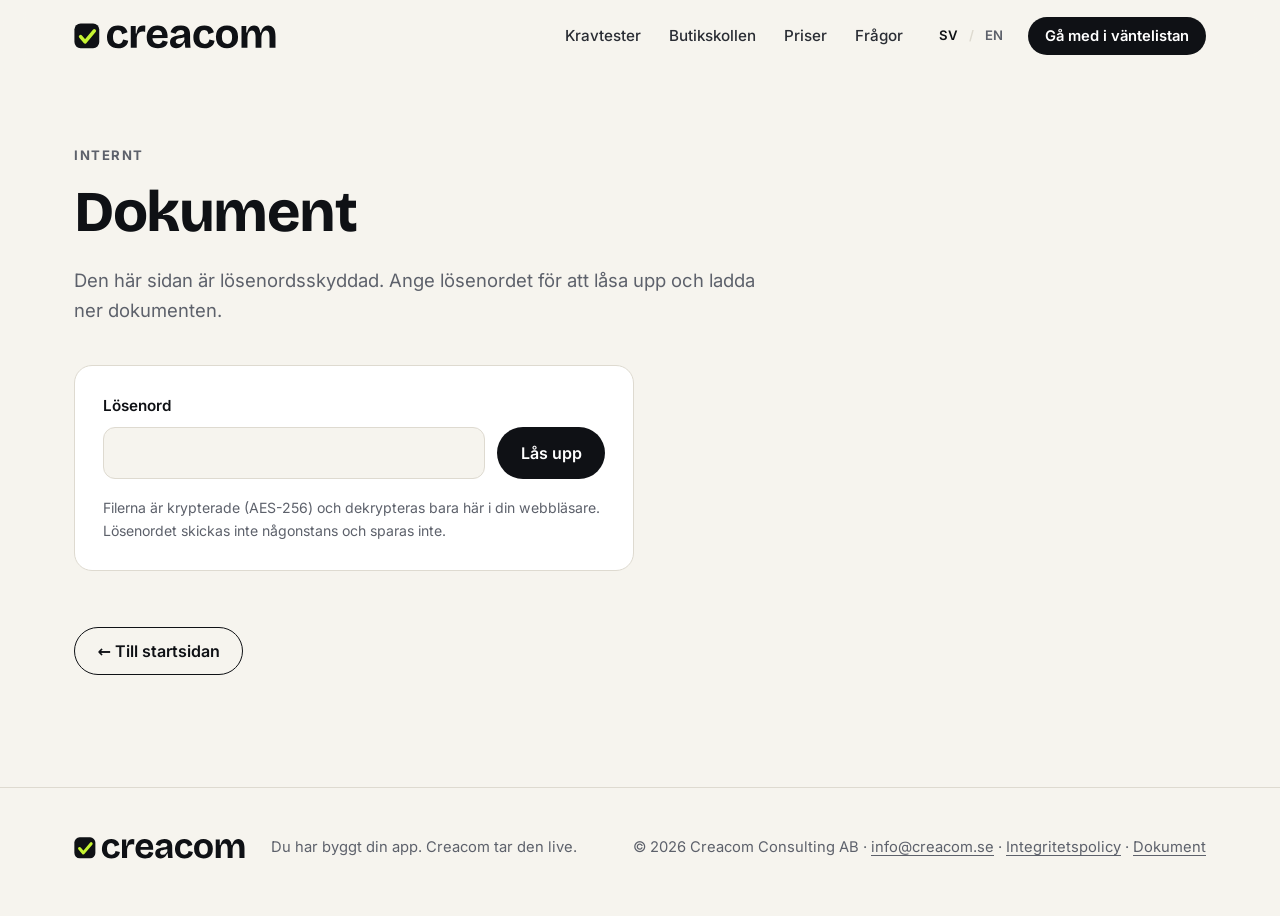
==== docs/index.html @ 65068f99 "Krypterad dokumentsida" ====
<!doctype html>
<html lang="sv">
<head>
<meta charset="utf-8">
<meta name="viewport" content="width=device-width, initial-scale=1">
<title>Dokument – Creacom</title>
<meta name="robots" content="noindex, nofollow">
<meta name="referrer" content="no-referrer">
<meta name="theme-color" content="#F6F4EE">
<link rel="icon" href="../favicon.svg" type="image/svg+xml">
<link rel="icon" href="../assets/favicon-32.png" sizes="32x32" type="image/png">
<link rel="apple-touch-icon" href="../assets/apple-touch-icon.png">
<link rel="preload" href="../assets/fonts/bricolage-grotesque-latin-wght-normal.woff2" as="font" type="font/woff2" crossorigin>
<link rel="preload" href="../assets/fonts/inter-latin-wght-normal.woff2" as="font" type="font/woff2" crossorigin>
<link rel="stylesheet" href="../assets/styles.css">
<style>
[hidden]{display:none!important}
.docs-card{margin-top:40px;background:var(--card);border:1px solid var(--line);border-radius:var(--radius);padding:28px;display:grid;gap:18px;max-width:560px}
.docs-card input[type=password]{width:100%;font:400 1rem/1.4 var(--sans);color:var(--ink);background:var(--paper);border:1.5px solid var(--line);border-radius:var(--radius-sm);padding:14px 16px}
.docs-card input[type=password]:focus{outline:none;border-color:var(--ink);box-shadow:0 0 0 3px rgba(198,244,50,.45)}
.docs-card input[aria-invalid=true]{border-color:var(--red)}
.docs-row{display:flex;gap:12px;flex-wrap:wrap}
.docs-row input{flex:1 1 220px;min-width:0}
.docs-card .btn[disabled]{opacity:.6;cursor:progress}
.docs-msg:empty{display:none}
.docs-msg{border-radius:var(--radius-sm);padding:12px 16px;font-size:.95rem;background:var(--paper-2);color:var(--ink-2)}
.docs-msg.is-error{background:var(--red-bg);color:#991B1B}
.docs-list{list-style:none;margin:0;padding:0;display:grid;gap:12px}
.docs-list li{display:flex;align-items:center;gap:12px;flex-wrap:wrap;padding:16px 18px;border:1px solid var(--line);border-radius:var(--radius-sm);background:var(--paper)}
.docs-list .doc-name{font-weight:600;margin-right:auto}
.docs-list .doc-size{color:var(--muted);font-size:.88rem;width:100%}
.docs-fine{color:var(--muted);font-size:.88rem}
</style>
</head>
<body>
<a class="skip" href="#main">Hoppa till innehållet</a>

<header class="site-header">
  <div class="wrap header-inner">
    <a class="brand" href="../index.html" aria-label="Creacom – till startsidan"><svg class="logo" xmlns="http://www.w3.org/2000/svg" viewBox="-10 -598 4936.0 628" aria-hidden="true" focusable="false"><rect x="0" y="-588" width="600" height="600" rx="150" fill="#0F1115"/><path d="M150 -270.0 L258.0 -144.0 L480.0 -408.0" fill="none" stroke="#C6F432" stroke-width="86" stroke-linecap="round" stroke-linejoin="round"/><path transform="translate(750 0)" fill="currentColor" d="M308.3330078125 13.6666259765625Q240.3330078125 13.6666259765625 189.49981689453125 -6.0001220703125Q138.6666259765625 -25.6668701171875 105.16680908203125 -61.583587646484375Q71.6669921875 -97.50030517578125 54.33380126953125 -147.000244140625Q37.0006103515625 -196.50018310546875 37.0006103515625 -255.9998779296875Q37.0006103515625 -318.3330078125 54.66717529296875 -369.83294677734375Q72.333740234375 -421.3328857421875 106.08358764648438 -459.4162292480469Q139.83343505859375 -497.49957275390625 189.49993896484375 -518.2496032714844Q239.16644287109375 -538.9996337890625 304.16632080078125 -538.9996337890625Q368.332763671875 -538.9996337890625 415.5826721191406 -518.1663208007812Q462.83258056640625 -497.3330078125 492.83251953125 -459.5830383300781Q522.8324584960938 -421.83306884765625 532.9990234375 -371.6663818359375L399.50091552734375 -328.00048828125Q396.6676025390625 -359.6669921875 383.4175720214844 -381.9171447753906Q370.16754150390625 -404.16729736328125 347.7506408691406 -415.4175109863281Q325.333740234375 -426.667724609375 296.9998779296875 -426.667724609375Q268.6661376953125 -426.667724609375 247.41586303710938 -415.4175720214844Q226.16558837890625 -404.16741943359375 211.83209228515625 -382.50054931640625Q197.49859619140625 -360.83367919921875 189.91519165039062 -330.4167785644531Q182.331787109375 -299.9998779296875 182.331787109375 -261.6663818359375Q182.331787109375 -207.666259765625 196.58187866210938 -170.24935913085938Q210.83197021484375 -132.83245849609375 239.41555786132812 -113.24893188476562Q267.9991455078125 -93.6654052734375 309.9996337890625 -93.6654052734375Q349.6663818359375 -93.6654052734375 373.49993896484375 -109.33203125Q397.33349609375 -124.9986572265625 409.0837097167969 -149.1654052734375Q420.83392333984375 -173.3321533203125 423.6673583984375 -199.6658935546875L549.332275390625 -171.83294677734375Q544.4988403320312 -133.332763671875 528.2487487792969 -99.1661376953125Q511.9986572265625 -64.99951171875 482.33203125 -39.66632080078125Q452.6654052734375 -14.3331298828125 409.9156188964844 -0.333251953125Q367.16583251953125 13.6666259765625 308.3330078125 13.6666259765625ZM611.1671752929688 0.0V-253.667724609375V-525.3330078125H730.9990234375L730.9986572265625 -345.9996337890625H750.1652221679688Q757.665283203125 -413.16595458984375 777.0819396972656 -455.0826721191406Q796.4985961914062 -496.9993896484375 831.831787109375 -517.2495422363281Q867.1649780273438 -537.4996948242188 919.1647338867188 -537.4996948242188Q927.8314819335938 -537.4996948242188 938.5815734863281 -536.7496643066406Q949.3316650390625 -535.9996337890625 963.1651000976562 -533.1661987304688L957.4984741210938 -380.16851806640625Q941.8318481445312 -387.66845703125 924.165283203125 -390.2518005371094Q906.4987182617188 -392.83514404296875 892.6654052734375 -392.83514404296875Q853.4987182617188 -392.83514404296875 825.0820617675781 -375.3348388671875Q796.6654052734375 -357.83453369140625 779.4986572265625 -323.83416748046875Q762.3319091796875 -289.83380126953125 755.4983520507812 -241.3336181640625V0.0ZM1268.9996337890625 13.6666259765625Q1204.1664428710938 13.6666259765625 1153.4999389648438 -4.083404541015625Q1102.8334350585938 -21.83343505859375 1067.500244140625 -56.0001220703125Q1032.1670532226562 -90.16680908203125 1014.00048828125 -139.75009155273438Q995.8339233398438 -189.3333740234375 995.8339233398438 -252.9998779296875Q995.8339233398438 -315.49981689453125 1013.7505187988281 -367.999755859375Q1031.6671142578125 -420.49969482421875 1065.1669921875 -458.8330078125Q1098.6668701171875 -497.16632080078125 1147.8333740234375 -518.0829772949219Q1196.9998779296875 -538.9996337890625 1258.6663818359375 -538.9996337890625Q1319.666015625 -538.9996337890625 1366.4991455078125 -519.3330688476562Q1413.332275390625 -499.66650390625 1444.2488708496094 -460.83331298828125Q1475.1654663085938 -422.0001220703125 1490.1654663085938 -365.500244140625Q1505.1654663085938 -309.0003662109375 1500.8322143554688 -235.333740234375L1089.665771484375 -232.333740234375V-310.83306884765625L1417.8333129882812 -313.83306884765625L1367.3341064453125 -274.16632080078125Q1373.8340454101562 -327.50006103515625 1359.9172668457031 -361.4170227050781Q1346.00048828125 -395.333984375 1319.2502746582031 -411.4175109863281Q1292.5000610351562 -427.50103759765625 1260.1663208007812 -427.50103759765625Q1222.3326416015625 -427.50103759765625 1193.9157409667969 -407.2508850097656Q1165.4988403320312 -387.000732421875 1149.4987182617188 -348.7504577636719Q1133.4985961914062 -310.50018310546875 1133.4985961914062 -255.49981689453125Q1133.4985961914062 -170.99951171875 1170.3320922851562 -131.08248901367188Q1207.1655883789062 -91.16546630859375 1268.4996948242188 -91.16546630859375Q1296.8331909179688 -91.16546630859375 1316.1666870117188 -98.66546630859375Q1335.5001831054688 -106.16546630859375 1348.2503356933594 -118.16552734375Q1361.00048828125 -130.16558837890625 1368.5839538574219 -145.16571044921875Q1376.1674194335938 -160.16583251953125 1380.66748046875 -175.16607666015625L1505.4989624023438 -147.999755859375Q1496.9989013671875 -111.16644287109375 1479.4155578613281 -81.58316040039062Q1461.8322143554688 -51.9998779296875 1432.832275390625 -30.416595458984375Q1403.8323364257812 -8.83331298828125 1363.6658325195312 2.416656494140625Q1323.4993286132812 13.6666259765625 1268.9996337890625 13.6666259765625ZM1709.1670532226562 13.6666259765625Q1665.5004272460938 13.6666259765625 1631.5004272460938 -3.5Q1597.5004272460938 -20.6666259765625 1578.333740234375 -53.99993896484375Q1559.1670532226562 -87.333251953125 1559.1670532226562 -135.6666259765625Q1559.1670532226562 -178.6663818359375 1575.5835876464844 -207.8330078125Q1592.0001220703125 -236.9996337890625 1624.2499694824219 -255.08303833007812Q1656.4998168945312 -273.16644287109375 1703.0830993652344 -285.16650390625Q1749.6663818359375 -297.16656494140625 1810.8331909179688 -305.9998779296875Q1841.666748046875 -310.9998779296875 1862.0835266113281 -315.66656494140625Q1882.5003051757812 -320.333251953125 1892.7503356933594 -330.6666259765625Q1903.0003662109375 -341.0 1903.0003662109375 -361.16680908203125Q1903.0003662109375 -389.16717529296875 1883.0834655761719 -409.2507629394531Q1863.1665649414062 -429.3343505859375 1819.1660766601562 -429.3343505859375Q1790.8327026367188 -429.3343505859375 1766.5824890136719 -419.3343505859375Q1742.332275390625 -409.3343505859375 1724.7487487792969 -389.16754150390625Q1707.1652221679688 -369.000732421875 1699.4985961914062 -338.3336181640625L1572.1670532226562 -376.83319091796875Q1583.6668701171875 -417.3330078125 1605.9167175292969 -447.7496032714844Q1628.1665649414062 -478.16619873046875 1660.0830993652344 -498.7495422363281Q1691.9996337890625 -519.3328857421875 1733.6661987304688 -529.166259765625Q1775.332763671875 -538.9996337890625 1822.8327026367188 -538.9996337890625Q1899.332275390625 -538.9996337890625 1947.9987182617188 -514.4164123535156Q1996.6651611328125 -489.83319091796875 2020.4150695800781 -438.33343505859375Q2044.1649780273438 -386.83367919921875 2044.1649780273438 -306.000732421875V-216.6663818359375Q2044.1649780273438 -181.83319091796875 2045.6649780273438 -145.33319091796875Q2047.1649780273438 -108.83319091796875 2049.748321533203 -72.24984741210938Q2052.3316650390625 -35.66650390625 2056.1649780273438 0.0H1928.666748046875Q1924.8334350585938 -25.16693115234375 1921.2501525878906 -57.583587646484375Q1917.6668701171875 -90.000244140625 1915.8335571289062 -123.6668701171875H1898.5004272460938Q1884.333740234375 -85.83355712890625 1858.1671142578125 -54.083526611328125Q1832.00048828125 -22.33349609375 1794.5838317871094 -4.33343505859375Q1757.1671752929688 13.6666259765625 1709.1670532226562 13.6666259765625ZM1770.6656494140625 -90.16546630859375Q1789.4990844726562 -90.16546630859375 1809.0825500488281 -96.8321533203125Q1828.666015625 -103.49884033203125 1847.0828552246094 -116.08230590820312Q1865.4996948242188 -128.665771484375 1880.9998779296875 -147.74935913085938Q1896.5000610351562 -166.83294677734375 1905.6669921875 -190.50006103515625L1904.0003662109375 -274.83404541015625L1927.5005493164062 -269.83404541015625Q1909.1672973632812 -256.83392333984375 1885.2505187988281 -249.50054931640625Q1861.333740234375 -242.16717529296875 1835.7501525878906 -238.00048828125Q1810.1665649414062 -233.83380126953125 1785.2496032714844 -229.00042724609375Q1760.3326416015625 -224.16705322265625 1740.5823669433594 -216.3336181640625Q1720.8320922851562 -208.50018310546875 1709.3319091796875 -194.74996948242188Q1697.8317260742188 -180.999755859375 1697.8317260742188 -156.9993896484375Q1697.8317260742188 -125.9990234375 1718.1652221679688 -108.08224487304688Q1738.4987182617188 -90.16546630859375 1770.6656494140625 -90.16546630859375ZM2394.3330078125 13.6666259765625Q2326.3330078125 13.6666259765625 2275.4998168945312 -6.0001220703125Q2224.6666259765625 -25.6668701171875 2191.1668090820312 -61.583587646484375Q2157.6669921875 -97.50030517578125 2140.3338012695312 -147.000244140625Q2123.0006103515625 -196.50018310546875 2123.0006103515625 -255.9998779296875Q2123.0006103515625 -318.3330078125 2140.6671752929688 -369.83294677734375Q2158.333740234375 -421.3328857421875 2192.0835876464844 -459.4162292480469Q2225.8334350585938 -497.49957275390625 2275.4999389648438 -518.2496032714844Q2325.1664428710938 -538.9996337890625 2390.1663208007812 -538.9996337890625Q2454.332763671875 -538.9996337890625 2501.5826721191406 -518.1663208007812Q2548.8325805664062 -497.3330078125 2578.83251953125 -459.5830383300781Q2608.8324584960938 -421.83306884765625 2618.9990234375 -371.6663818359375L2485.5009155273438 -328.00048828125Q2482.6676025390625 -359.6669921875 2469.4175720214844 -381.9171447753906Q2456.1675415039062 -404.16729736328125 2433.7506408691406 -415.4175109863281Q2411.333740234375 -426.667724609375 2382.9998779296875 -426.667724609375Q2354.6661376953125 -426.667724609375 2333.4158630371094 -415.4175720214844Q2312.1655883789062 -404.16741943359375 2297.8320922851562 -382.50054931640625Q2283.4985961914062 -360.83367919921875 2275.9151916503906 -330.4167785644531Q2268.331787109375 -299.9998779296875 2268.331787109375 -261.6663818359375Q2268.331787109375 -207.666259765625 2282.5818786621094 -170.24935913085938Q2296.8319702148438 -132.83245849609375 2325.415557861328 -113.24893188476562Q2353.9991455078125 -93.6654052734375 2395.9996337890625 -93.6654052734375Q2435.6663818359375 -93.6654052734375 2459.4999389648438 -109.33203125Q2483.33349609375 -124.9986572265625 2495.083709716797 -149.1654052734375Q2506.8339233398438 -173.3321533203125 2509.6673583984375 -199.6658935546875L2635.332275390625 -171.83294677734375Q2630.4988403320312 -133.332763671875 2614.248748779297 -99.1661376953125Q2597.9986572265625 -64.99951171875 2568.33203125 -39.66632080078125Q2538.6654052734375 -14.3331298828125 2495.9156188964844 -0.333251953125Q2453.1658325195312 13.6666259765625 2394.3330078125 13.6666259765625ZM2934.9998779296875 13.6666259765625Q2856.666748046875 13.6666259765625 2796.4169006347656 -17.666748046875Q2736.1670532226562 -49.0001220703125 2702.00048828125 -110.75009155273438Q2667.8339233398438 -172.50006103515625 2667.8339233398438 -263.9998779296875Q2667.8339233398438 -356.3331298828125 2702.417205810547 -417.33306884765625Q2737.00048828125 -478.3330078125 2797.5836486816406 -508.66632080078125Q2858.1668090820312 -538.9996337890625 2935.4998168945312 -538.9996337890625Q3013.1661987304688 -538.9996337890625 3073.8327026367188 -507.9162902832031Q3134.4992065429688 -476.83294677734375 3168.9991455078125 -415.4996337890625Q3203.4990844726562 -354.16632080078125 3203.4990844726562 -262.16644287109375Q3203.4990844726562 -168.6666259765625 3168.33251953125 -107.16668701171875Q3133.1659545898438 -45.666748046875 3072.1661376953125 -16.00006103515625Q3011.1663208007812 13.6666259765625 2934.9998779296875 13.6666259765625ZM2939.66650390625 -92.83209228515625Q2978.6668701171875 -92.83209228515625 3005.250518798828 -110.99896240234375Q3031.8341674804688 -129.16583251953125 3045.5010375976562 -165.49945068359375Q3059.1679077148438 -201.83306884765625 3059.1679077148438 -254.0Q3059.1679077148438 -309.000244140625 3044.5843811035156 -347.50048828125Q3030.0008544921875 -386.000732421875 3001.8338623046875 -406.7508850097656Q2973.6668701171875 -427.50103759765625 2930.9998779296875 -427.50103759765625Q2893.99951171875 -427.50103759765625 2866.9158630371094 -409.5841979980469Q2839.8322143554688 -391.6673583984375 2826.082000732422 -355.5837707519531Q2812.331787109375 -319.50018310546875 2812.331787109375 -265.9998779296875Q2812.331787109375 -180.99951171875 2846.16552734375 -136.91580200195312Q2879.999267578125 -92.83209228515625 2939.66650390625 -92.83209228515625ZM3286.1671752929688 0.0V-335.83270263671875V-525.3330078125H3401.8324584960938L3401.1654663085938 -368.16607666015625H3420.1653442382812Q3433.9986572265625 -425.49945068359375 3456.8319702148438 -463.49951171875Q3479.665283203125 -501.49957275390625 3512.4985961914062 -520.2496032714844Q3545.3319091796875 -538.9996337890625 3588.8318481445312 -538.9996337890625Q3635.665283203125 -538.9996337890625 3666.4986572265625 -518.3328247070312Q3697.33203125 -497.666015625 3714.7486267089844 -459.66595458984375Q3732.1652221679688 -421.6658935546875 3736.8317260742188 -368.83282470703125H3753.4983520507812Q3768.33154296875 -426.9993896484375 3793.414764404297 -464.9161071777344Q3818.4979858398438 -502.83282470703125 3854.1646118164062 -520.9162292480469Q3889.8312377929688 -538.9996337890625 3932.1646118164062 -538.9996337890625Q3975.8311157226562 -538.9996337890625 4008.4976806640625 -521.8330078125Q4041.1642456054688 -504.6663818359375 4063.247528076172 -470.99981689453125Q4085.330810546875 -437.333251953125 4096.164123535156 -387.166748046875Q4106.9974365234375 -337.000244140625 4106.9974365234375 -271.00048828125V0.0H3962.666259765625V-253.16741943359375Q3962.666259765625 -307.6676025390625 3953.5828552246094 -343.667724609375Q3944.4994506835938 -379.6678466796875 3925.5826721191406 -397.66790771484375Q3906.6658935546875 -415.66796875 3877.665771484375 -415.66796875Q3844.1655883789062 -415.66796875 3819.9987182617188 -393.5845031738281Q3795.8318481445312 -371.50103759765625 3782.1649780273438 -332.00079345703125Q3768.4981079101562 -292.50054931640625 3767.1646118164062 -242.83355712890625V0.0H3626.1666870117188V-248.50054931640625Q3626.1666870117188 -305.3341064453125 3616.3333129882812 -341.83428955078125Q3606.4999389648438 -378.33447265625 3587.16650390625 -397.001220703125Q3567.8330688476562 -415.66796875 3538.4995727539062 -415.66796875Q3504.4993286132812 -415.66796875 3480.665771484375 -393.16778564453125Q3456.8322143554688 -370.6676025390625 3443.9153747558594 -330.833984375Q3430.99853515625 -291.0003662109375 3429.6650390625 -241.83343505859375V0.0Z"/></svg></a>
    <nav class="nav" aria-label="Huvudmeny">
      <a href="../index.html#kravtester">Kravtester</a>
      <a href="../index.html#butikskollen">Butikskollen</a>
      <a href="../index.html#priser">Priser</a>
      <a href="../index.html#fragor">Frågor</a>
    </nav>
    <nav class="lang" aria-label="Språk">
      <span class="lang-current" aria-current="true"><span aria-hidden="true">SV</span><span class="sr-only">Svenska</span></span>
      <span class="lang-sep" aria-hidden="true">/</span>
      <a href="../en/index.html" hreflang="en" lang="en"><span aria-hidden="true">EN</span><span class="sr-only">English</span></a>
    </nav>
    <a class="btn btn-sm btn-ink header-cta" href="../index.html#vantelista"><span class="lbl-long">Gå med i väntelistan</span><span class="lbl-short">Väntelista</span></a>
  </div>
</header>

<main id="main" class="legal">
  <div class="wrap">
    <article class="legal-inner" aria-labelledby="docs-h">
      <p class="kicker">Internt</p>
      <h1 id="docs-h">Dokument</h1>
      <p class="section-lede">Den här sidan är lösenordsskyddad. Ange lösenordet för att låsa upp och ladda ner dokumenten.</p>

      <form class="docs-card" id="unlock-form" autocomplete="off" novalidate>
        <div class="field">
          <label for="docs-password">Lösenord</label>
          <div class="docs-row">
            <input type="password" id="docs-password" name="password" autocomplete="current-password" required aria-describedby="docs-msg">
            <button type="submit" class="btn btn-ink" id="unlock-btn">Lås upp</button>
          </div>
        </div>
        <p class="docs-msg" id="docs-msg" role="status" aria-live="polite"></p>
        <p class="docs-fine">Filerna är krypterade (AES-256) och dekrypteras bara här i din webbläsare. Lösenordet skickas inte någonstans och sparas inte.</p>
      </form>

      <section class="docs-card" id="docs-unlocked" hidden aria-labelledby="docs-list-h">
        <h2 id="docs-list-h" style="font-size:1.25rem">Upplåst</h2>
        <ul class="docs-list" id="docs-list"></ul>
        <p><button type="button" class="btn btn-sm btn-ghost" id="lock-btn">Lås igen</button></p>
      </section>

      <p class="legal-back"><a class="btn btn-ghost" href="../index.html">← Till startsidan</a></p>
    </article>
  </div>
</main>

<footer class="site-footer">
  <div class="wrap footer-inner">
    <a class="brand" href="../index.html" aria-label="Creacom – till startsidan"><svg class="logo" xmlns="http://www.w3.org/2000/svg" viewBox="-10 -598 4936.0 628" aria-hidden="true" focusable="false"><rect x="0" y="-588" width="600" height="600" rx="150" fill="#0F1115"/><path d="M150 -270.0 L258.0 -144.0 L480.0 -408.0" fill="none" stroke="#C6F432" stroke-width="86" stroke-linecap="round" stroke-linejoin="round"/><path transform="translate(750 0)" fill="currentColor" d="M308.3330078125 13.6666259765625Q240.3330078125 13.6666259765625 189.49981689453125 -6.0001220703125Q138.6666259765625 -25.6668701171875 105.16680908203125 -61.583587646484375Q71.6669921875 -97.50030517578125 54.33380126953125 -147.000244140625Q37.0006103515625 -196.50018310546875 37.0006103515625 -255.9998779296875Q37.0006103515625 -318.3330078125 54.66717529296875 -369.83294677734375Q72.333740234375 -421.3328857421875 106.08358764648438 -459.4162292480469Q139.83343505859375 -497.49957275390625 189.49993896484375 -518.2496032714844Q239.16644287109375 -538.9996337890625 304.16632080078125 -538.9996337890625Q368.332763671875 -538.9996337890625 415.5826721191406 -518.1663208007812Q462.83258056640625 -497.3330078125 492.83251953125 -459.5830383300781Q522.8324584960938 -421.83306884765625 532.9990234375 -371.6663818359375L399.50091552734375 -328.00048828125Q396.6676025390625 -359.6669921875 383.4175720214844 -381.9171447753906Q370.16754150390625 -404.16729736328125 347.7506408691406 -415.4175109863281Q325.333740234375 -426.667724609375 296.9998779296875 -426.667724609375Q268.6661376953125 -426.667724609375 247.41586303710938 -415.4175720214844Q226.16558837890625 -404.16741943359375 211.83209228515625 -382.50054931640625Q197.49859619140625 -360.83367919921875 189.91519165039062 -330.4167785644531Q182.331787109375 -299.9998779296875 182.331787109375 -261.6663818359375Q182.331787109375 -207.666259765625 196.58187866210938 -170.24935913085938Q210.83197021484375 -132.83245849609375 239.41555786132812 -113.24893188476562Q267.9991455078125 -93.6654052734375 309.9996337890625 -93.6654052734375Q349.6663818359375 -93.6654052734375 373.49993896484375 -109.33203125Q397.33349609375 -124.9986572265625 409.0837097167969 -149.1654052734375Q420.83392333984375 -173.3321533203125 423.6673583984375 -199.6658935546875L549.332275390625 -171.83294677734375Q544.4988403320312 -133.332763671875 528.2487487792969 -99.1661376953125Q511.9986572265625 -64.99951171875 482.33203125 -39.66632080078125Q452.6654052734375 -14.3331298828125 409.9156188964844 -0.333251953125Q367.16583251953125 13.6666259765625 308.3330078125 13.6666259765625ZM611.1671752929688 0.0V-253.667724609375V-525.3330078125H730.9990234375L730.9986572265625 -345.9996337890625H750.1652221679688Q757.665283203125 -413.16595458984375 777.0819396972656 -455.0826721191406Q796.4985961914062 -496.9993896484375 831.831787109375 -517.2495422363281Q867.1649780273438 -537.4996948242188 919.1647338867188 -537.4996948242188Q927.8314819335938 -537.4996948242188 938.5815734863281 -536.7496643066406Q949.3316650390625 -535.9996337890625 963.1651000976562 -533.1661987304688L957.4984741210938 -380.16851806640625Q941.8318481445312 -387.66845703125 924.165283203125 -390.2518005371094Q906.4987182617188 -392.83514404296875 892.6654052734375 -392.83514404296875Q853.4987182617188 -392.83514404296875 825.0820617675781 -375.3348388671875Q796.6654052734375 -357.83453369140625 779.4986572265625 -323.83416748046875Q762.3319091796875 -289.83380126953125 755.4983520507812 -241.3336181640625V0.0ZM1268.9996337890625 13.6666259765625Q1204.1664428710938 13.6666259765625 1153.4999389648438 -4.083404541015625Q1102.8334350585938 -21.83343505859375 1067.500244140625 -56.0001220703125Q1032.1670532226562 -90.16680908203125 1014.00048828125 -139.75009155273438Q995.8339233398438 -189.3333740234375 995.8339233398438 -252.9998779296875Q995.8339233398438 -315.49981689453125 1013.7505187988281 -367.999755859375Q1031.6671142578125 -420.49969482421875 1065.1669921875 -458.8330078125Q1098.6668701171875 -497.16632080078125 1147.8333740234375 -518.0829772949219Q1196.9998779296875 -538.9996337890625 1258.6663818359375 -538.9996337890625Q1319.666015625 -538.9996337890625 1366.4991455078125 -519.3330688476562Q1413.332275390625 -499.66650390625 1444.2488708496094 -460.83331298828125Q1475.1654663085938 -422.0001220703125 1490.1654663085938 -365.500244140625Q1505.1654663085938 -309.0003662109375 1500.8322143554688 -235.333740234375L1089.665771484375 -232.333740234375V-310.83306884765625L1417.8333129882812 -313.83306884765625L1367.3341064453125 -274.16632080078125Q1373.8340454101562 -327.50006103515625 1359.9172668457031 -361.4170227050781Q1346.00048828125 -395.333984375 1319.2502746582031 -411.4175109863281Q1292.5000610351562 -427.50103759765625 1260.1663208007812 -427.50103759765625Q1222.3326416015625 -427.50103759765625 1193.9157409667969 -407.2508850097656Q1165.4988403320312 -387.000732421875 1149.4987182617188 -348.7504577636719Q1133.4985961914062 -310.50018310546875 1133.4985961914062 -255.49981689453125Q1133.4985961914062 -170.99951171875 1170.3320922851562 -131.08248901367188Q1207.1655883789062 -91.16546630859375 1268.4996948242188 -91.16546630859375Q1296.8331909179688 -91.16546630859375 1316.1666870117188 -98.66546630859375Q1335.5001831054688 -106.16546630859375 1348.2503356933594 -118.16552734375Q1361.00048828125 -130.16558837890625 1368.5839538574219 -145.16571044921875Q1376.1674194335938 -160.16583251953125 1380.66748046875 -175.16607666015625L1505.4989624023438 -147.999755859375Q1496.9989013671875 -111.16644287109375 1479.4155578613281 -81.58316040039062Q1461.8322143554688 -51.9998779296875 1432.832275390625 -30.416595458984375Q1403.8323364257812 -8.83331298828125 1363.6658325195312 2.416656494140625Q1323.4993286132812 13.6666259765625 1268.9996337890625 13.6666259765625ZM1709.1670532226562 13.6666259765625Q1665.5004272460938 13.6666259765625 1631.5004272460938 -3.5Q1597.5004272460938 -20.6666259765625 1578.333740234375 -53.99993896484375Q1559.1670532226562 -87.333251953125 1559.1670532226562 -135.6666259765625Q1559.1670532226562 -178.6663818359375 1575.5835876464844 -207.8330078125Q1592.0001220703125 -236.9996337890625 1624.2499694824219 -255.08303833007812Q1656.4998168945312 -273.16644287109375 1703.0830993652344 -285.16650390625Q1749.6663818359375 -297.16656494140625 1810.8331909179688 -305.9998779296875Q1841.666748046875 -310.9998779296875 1862.0835266113281 -315.66656494140625Q1882.5003051757812 -320.333251953125 1892.7503356933594 -330.6666259765625Q1903.0003662109375 -341.0 1903.0003662109375 -361.16680908203125Q1903.0003662109375 -389.16717529296875 1883.0834655761719 -409.2507629394531Q1863.1665649414062 -429.3343505859375 1819.1660766601562 -429.3343505859375Q1790.8327026367188 -429.3343505859375 1766.5824890136719 -419.3343505859375Q1742.332275390625 -409.3343505859375 1724.7487487792969 -389.16754150390625Q1707.1652221679688 -369.000732421875 1699.4985961914062 -338.3336181640625L1572.1670532226562 -376.83319091796875Q1583.6668701171875 -417.3330078125 1605.9167175292969 -447.7496032714844Q1628.1665649414062 -478.16619873046875 1660.0830993652344 -498.7495422363281Q1691.9996337890625 -519.3328857421875 1733.6661987304688 -529.166259765625Q1775.332763671875 -538.9996337890625 1822.8327026367188 -538.9996337890625Q1899.332275390625 -538.9996337890625 1947.9987182617188 -514.4164123535156Q1996.6651611328125 -489.83319091796875 2020.4150695800781 -438.33343505859375Q2044.1649780273438 -386.83367919921875 2044.1649780273438 -306.000732421875V-216.6663818359375Q2044.1649780273438 -181.83319091796875 2045.6649780273438 -145.33319091796875Q2047.1649780273438 -108.83319091796875 2049.748321533203 -72.24984741210938Q2052.3316650390625 -35.66650390625 2056.1649780273438 0.0H1928.666748046875Q1924.8334350585938 -25.16693115234375 1921.2501525878906 -57.583587646484375Q1917.6668701171875 -90.000244140625 1915.8335571289062 -123.6668701171875H1898.5004272460938Q1884.333740234375 -85.83355712890625 1858.1671142578125 -54.083526611328125Q1832.00048828125 -22.33349609375 1794.5838317871094 -4.33343505859375Q1757.1671752929688 13.6666259765625 1709.1670532226562 13.6666259765625ZM1770.6656494140625 -90.16546630859375Q1789.4990844726562 -90.16546630859375 1809.0825500488281 -96.8321533203125Q1828.666015625 -103.49884033203125 1847.0828552246094 -116.08230590820312Q1865.4996948242188 -128.665771484375 1880.9998779296875 -147.74935913085938Q1896.5000610351562 -166.83294677734375 1905.6669921875 -190.50006103515625L1904.0003662109375 -274.83404541015625L1927.5005493164062 -269.83404541015625Q1909.1672973632812 -256.83392333984375 1885.2505187988281 -249.50054931640625Q1861.333740234375 -242.16717529296875 1835.7501525878906 -238.00048828125Q1810.1665649414062 -233.83380126953125 1785.2496032714844 -229.00042724609375Q1760.3326416015625 -224.16705322265625 1740.5823669433594 -216.3336181640625Q1720.8320922851562 -208.50018310546875 1709.3319091796875 -194.74996948242188Q1697.8317260742188 -180.999755859375 1697.8317260742188 -156.9993896484375Q1697.8317260742188 -125.9990234375 1718.1652221679688 -108.08224487304688Q1738.4987182617188 -90.16546630859375 1770.6656494140625 -90.16546630859375ZM2394.3330078125 13.6666259765625Q2326.3330078125 13.6666259765625 2275.4998168945312 -6.0001220703125Q2224.6666259765625 -25.6668701171875 2191.1668090820312 -61.583587646484375Q2157.6669921875 -97.50030517578125 2140.3338012695312 -147.000244140625Q2123.0006103515625 -196.50018310546875 2123.0006103515625 -255.9998779296875Q2123.0006103515625 -318.3330078125 2140.6671752929688 -369.83294677734375Q2158.333740234375 -421.3328857421875 2192.0835876464844 -459.4162292480469Q2225.8334350585938 -497.49957275390625 2275.4999389648438 -518.2496032714844Q2325.1664428710938 -538.9996337890625 2390.1663208007812 -538.9996337890625Q2454.332763671875 -538.9996337890625 2501.5826721191406 -518.1663208007812Q2548.8325805664062 -497.3330078125 2578.83251953125 -459.5830383300781Q2608.8324584960938 -421.83306884765625 2618.9990234375 -371.6663818359375L2485.5009155273438 -328.00048828125Q2482.6676025390625 -359.6669921875 2469.4175720214844 -381.9171447753906Q2456.1675415039062 -404.16729736328125 2433.7506408691406 -415.4175109863281Q2411.333740234375 -426.667724609375 2382.9998779296875 -426.667724609375Q2354.6661376953125 -426.667724609375 2333.4158630371094 -415.4175720214844Q2312.1655883789062 -404.16741943359375 2297.8320922851562 -382.50054931640625Q2283.4985961914062 -360.83367919921875 2275.9151916503906 -330.4167785644531Q2268.331787109375 -299.9998779296875 2268.331787109375 -261.6663818359375Q2268.331787109375 -207.666259765625 2282.5818786621094 -170.24935913085938Q2296.8319702148438 -132.83245849609375 2325.415557861328 -113.24893188476562Q2353.9991455078125 -93.6654052734375 2395.9996337890625 -93.6654052734375Q2435.6663818359375 -93.6654052734375 2459.4999389648438 -109.33203125Q2483.33349609375 -124.9986572265625 2495.083709716797 -149.1654052734375Q2506.8339233398438 -173.3321533203125 2509.6673583984375 -199.6658935546875L2635.332275390625 -171.83294677734375Q2630.4988403320312 -133.332763671875 2614.248748779297 -99.1661376953125Q2597.9986572265625 -64.99951171875 2568.33203125 -39.66632080078125Q2538.6654052734375 -14.3331298828125 2495.9156188964844 -0.333251953125Q2453.1658325195312 13.6666259765625 2394.3330078125 13.6666259765625ZM2934.9998779296875 13.6666259765625Q2856.666748046875 13.6666259765625 2796.4169006347656 -17.666748046875Q2736.1670532226562 -49.0001220703125 2702.00048828125 -110.75009155273438Q2667.8339233398438 -172.50006103515625 2667.8339233398438 -263.9998779296875Q2667.8339233398438 -356.3331298828125 2702.417205810547 -417.33306884765625Q2737.00048828125 -478.3330078125 2797.5836486816406 -508.66632080078125Q2858.1668090820312 -538.9996337890625 2935.4998168945312 -538.9996337890625Q3013.1661987304688 -538.9996337890625 3073.8327026367188 -507.9162902832031Q3134.4992065429688 -476.83294677734375 3168.9991455078125 -415.4996337890625Q3203.4990844726562 -354.16632080078125 3203.4990844726562 -262.16644287109375Q3203.4990844726562 -168.6666259765625 3168.33251953125 -107.16668701171875Q3133.1659545898438 -45.666748046875 3072.1661376953125 -16.00006103515625Q3011.1663208007812 13.6666259765625 2934.9998779296875 13.6666259765625ZM2939.66650390625 -92.83209228515625Q2978.6668701171875 -92.83209228515625 3005.250518798828 -110.99896240234375Q3031.8341674804688 -129.16583251953125 3045.5010375976562 -165.49945068359375Q3059.1679077148438 -201.83306884765625 3059.1679077148438 -254.0Q3059.1679077148438 -309.000244140625 3044.5843811035156 -347.50048828125Q3030.0008544921875 -386.000732421875 3001.8338623046875 -406.7508850097656Q2973.6668701171875 -427.50103759765625 2930.9998779296875 -427.50103759765625Q2893.99951171875 -427.50103759765625 2866.9158630371094 -409.5841979980469Q2839.8322143554688 -391.6673583984375 2826.082000732422 -355.5837707519531Q2812.331787109375 -319.50018310546875 2812.331787109375 -265.9998779296875Q2812.331787109375 -180.99951171875 2846.16552734375 -136.91580200195312Q2879.999267578125 -92.83209228515625 2939.66650390625 -92.83209228515625ZM3286.1671752929688 0.0V-335.83270263671875V-525.3330078125H3401.8324584960938L3401.1654663085938 -368.16607666015625H3420.1653442382812Q3433.9986572265625 -425.49945068359375 3456.8319702148438 -463.49951171875Q3479.665283203125 -501.49957275390625 3512.4985961914062 -520.2496032714844Q3545.3319091796875 -538.9996337890625 3588.8318481445312 -538.9996337890625Q3635.665283203125 -538.9996337890625 3666.4986572265625 -518.3328247070312Q3697.33203125 -497.666015625 3714.7486267089844 -459.66595458984375Q3732.1652221679688 -421.6658935546875 3736.8317260742188 -368.83282470703125H3753.4983520507812Q3768.33154296875 -426.9993896484375 3793.414764404297 -464.9161071777344Q3818.4979858398438 -502.83282470703125 3854.1646118164062 -520.9162292480469Q3889.8312377929688 -538.9996337890625 3932.1646118164062 -538.9996337890625Q3975.8311157226562 -538.9996337890625 4008.4976806640625 -521.8330078125Q4041.1642456054688 -504.6663818359375 4063.247528076172 -470.99981689453125Q4085.330810546875 -437.333251953125 4096.164123535156 -387.166748046875Q4106.9974365234375 -337.000244140625 4106.9974365234375 -271.00048828125V0.0H3962.666259765625V-253.16741943359375Q3962.666259765625 -307.6676025390625 3953.5828552246094 -343.667724609375Q3944.4994506835938 -379.6678466796875 3925.5826721191406 -397.66790771484375Q3906.6658935546875 -415.66796875 3877.665771484375 -415.66796875Q3844.1655883789062 -415.66796875 3819.9987182617188 -393.5845031738281Q3795.8318481445312 -371.50103759765625 3782.1649780273438 -332.00079345703125Q3768.4981079101562 -292.50054931640625 3767.1646118164062 -242.83355712890625V0.0H3626.1666870117188V-248.50054931640625Q3626.1666870117188 -305.3341064453125 3616.3333129882812 -341.83428955078125Q3606.4999389648438 -378.33447265625 3587.16650390625 -397.001220703125Q3567.8330688476562 -415.66796875 3538.4995727539062 -415.66796875Q3504.4993286132812 -415.66796875 3480.665771484375 -393.16778564453125Q3456.8322143554688 -370.6676025390625 3443.9153747558594 -330.833984375Q3430.99853515625 -291.0003662109375 3429.6650390625 -241.83343505859375V0.0Z"/></svg></a>
    <p>Du har byggt din app. Creacom tar den live.</p>
    <!-- KONTAKT: statisk reservlänk (syns utan JS). Samma adress som CONTACT_EMAIL i assets/app.js – ändra båda om adressen byts. -->
    <p class="footer-meta">© 2026 Creacom Consulting AB<span class="contact" id="contact"> · <a id="contact-link" href="mailto:info@creacom.se" data-contact-email>info@creacom.se</a></span> · <a href="../integritetspolicy.html">Integritetspolicy</a> · <a href="./" aria-current="page">Dokument</a></p>
  </div>
</footer>

<script src="docs.js" defer></script>
</body>
</html>
---- assets/styles.css ----
/* Creacom landing – plain CSS, no build step */
@font-face{font-family:"Bricolage";src:url("fonts/bricolage-grotesque-latin-wght-normal.woff2") format("woff2");font-weight:200 800;font-display:swap}
@font-face{font-family:"Inter";src:url("fonts/inter-latin-wght-normal.woff2") format("woff2");font-weight:100 900;font-display:swap}

:root{
  --paper:#F6F4EE; --paper-2:#EEEBE2; --card:#FFFFFF;
  --ink:#0F1115; --ink-2:#2A2D34; --muted:#5D616B; --line:#DEDAD0;
  --lime:#C6F432; --lime-ink:#1C2B00;
  --green:#16A34A; --green-bg:#E8F7EE; --red:#DC2626; --red-bg:#FDECEC; --amber:#D97706; --amber-bg:#FEF3C7;
  --radius:18px; --radius-sm:12px;
  --display:"Bricolage",ui-sans-serif,system-ui,-apple-system,"Segoe UI",Roboto,Arial,sans-serif;
  --sans:"Inter",ui-sans-serif,system-ui,-apple-system,"Segoe UI",Roboto,Arial,sans-serif;
  --wrap:1180px;
}
*,*::before,*::after{box-sizing:border-box}
html{scroll-behavior:smooth;-webkit-text-size-adjust:100%}
@media (prefers-reduced-motion:reduce){html{scroll-behavior:auto}*{animation:none!important;transition:none!important}}
body{margin:0;background:var(--paper);color:var(--ink);font:400 17px/1.6 var(--sans);-webkit-font-smoothing:antialiased;text-rendering:optimizeLegibility}
img,svg{display:block;max-width:100%}
a{color:inherit}
h1,h2,h3{font-family:var(--display);line-height:1.05;letter-spacing:-.025em;margin:0;font-weight:700}
h1{font-size:clamp(2.6rem,6.2vw,5.1rem);font-weight:750}
h2{font-size:clamp(2rem,4.2vw,3.25rem)}
h3{font-size:1.25rem;letter-spacing:-.015em;line-height:1.2}
p{margin:0}
.wrap{max-width:var(--wrap);margin:0 auto;padding:0 24px}
.sr-only{position:absolute;width:1px;height:1px;overflow:hidden;clip:rect(0 0 0 0);white-space:nowrap}
.skip{position:absolute;left:12px;top:-60px;background:var(--ink);color:#fff;padding:10px 14px;border-radius:10px;z-index:100;text-decoration:none}
.skip:focus{top:12px}
:focus-visible{outline:3px solid #6D5CFF;outline-offset:3px;border-radius:6px}

/* Buttons */
.btn{display:inline-flex;align-items:center;justify-content:center;gap:.5em;font:600 1rem/1 var(--sans);text-decoration:none;border-radius:999px;padding:.95em 1.4em;border:1.5px solid transparent;cursor:pointer;transition:transform .15s ease,background .15s ease,box-shadow .15s ease;white-space:nowrap}
.btn:hover{transform:translateY(-1px)}
.btn-sm{padding:.7em 1.1em;font-size:.92rem}
.btn-lg{padding:1.1em 1.6em;font-size:1.05rem}
.btn-ink{background:var(--ink);color:#fff}
.btn-ink:hover{box-shadow:0 8px 24px -10px rgba(15,17,21,.6)}
.btn-ghost{background:transparent;border-color:var(--ink);color:var(--ink)}
.btn-ghost:hover{background:var(--ink);color:#fff}
.btn-lime{background:var(--lime);color:var(--lime-ink)}
.btn-lime:hover{box-shadow:0 10px 30px -12px rgba(198,244,50,.9)}

/* Header */
.site-header{position:sticky;top:0;z-index:50;background:rgba(246,244,238,.82);backdrop-filter:saturate(1.4) blur(12px);-webkit-backdrop-filter:saturate(1.4) blur(12px);border-bottom:1px solid transparent}
.site-header.scrolled{border-bottom-color:var(--line)}
.header-inner{display:flex;align-items:center;gap:32px;height:72px}
.brand{display:inline-flex;text-decoration:none;color:var(--ink)}
.logo{height:26px;width:auto}
.nav{display:flex;gap:28px;margin-left:auto}
.nav a{text-decoration:none;font-weight:500;font-size:.95rem;color:var(--ink-2)}
.nav a:hover{color:var(--ink);text-decoration:underline;text-underline-offset:4px}

/* Hero */
.hero{padding:72px 0 96px;position:relative;overflow:hidden}
.hero::before{content:"";position:absolute;inset:-20% -10% auto auto;width:720px;height:720px;background:radial-gradient(closest-side,rgba(198,244,50,.45),rgba(198,244,50,0));pointer-events:none}
.hero-grid{display:grid;grid-template-columns:1.05fr .95fr;gap:56px;align-items:center;position:relative}
.eyebrow{display:inline-flex;align-items:center;gap:10px;font-size:.88rem;font-weight:600;color:var(--ink-2);background:var(--card);border:1px solid var(--line);padding:7px 14px;border-radius:999px;margin-bottom:28px}
.dot{width:8px;height:8px;border-radius:50%;background:var(--green);box-shadow:0 0 0 4px var(--green-bg)}
.hl{background:linear-gradient(transparent 62%,var(--lime) 62%,var(--lime) 92%,transparent 92%);padding:0 .06em;-webkit-box-decoration-break:clone;box-decoration-break:clone}
.lede{font-size:1.2rem;line-height:1.55;color:var(--ink-2);margin-top:24px;max-width:36em}
.cta-row{display:flex;flex-wrap:wrap;gap:12px;margin-top:36px}
.fine{font-size:.88rem;color:var(--muted);margin-top:16px}

/* Mock */
.mock{margin:0;position:relative;padding-bottom:150px}
.mock-window{background:var(--card);border:1px solid var(--line);border-radius:var(--radius);box-shadow:0 1px 0 rgba(0,0,0,.02),0 30px 60px -30px rgba(15,17,21,.35);overflow:hidden}
.mock-bar{display:flex;align-items:center;gap:7px;padding:12px 16px;border-bottom:1px solid var(--line);background:#FBFAF7}
.mock-bar i{width:10px;height:10px;border-radius:50%;background:#E2DED4}
.mock-bar span{margin-left:10px;font-size:.78rem;color:var(--muted);font-weight:500}
.mock-body{padding:20px 20px 14px}
.mock-head{display:flex;justify-content:space-between;align-items:flex-end;gap:12px}
.mock-title{font:700 1.15rem/1.2 var(--display)}
.mock-sub{font-size:.78rem;color:var(--muted);margin-top:2px}
.mock-score{font-size:.85rem;color:var(--muted);white-space:nowrap}
.mock-score strong{font:700 1.5rem/1 var(--display);color:var(--ink)}
.mock-progress{height:6px;background:var(--paper-2);border-radius:99px;margin:14px 0 10px;overflow:hidden}
.mock-progress span{display:block;height:100%;background:var(--green);border-radius:99px}
.reqs{list-style:none;margin:0;padding:0}
.reqs li{display:flex;align-items:center;gap:12px;padding:11px 4px;border-top:1px solid #EFECE5;font-size:.92rem}
.reqs li:first-child{border-top:0}
.reqs .rt{flex:1;min-width:0}
.ic{flex:none;width:22px;height:22px;border-radius:50%;display:grid;place-items:center}
.ok .ic{background:var(--green-bg)}
.ok .ic::before{content:"";width:9px;height:5px;border:2.5px solid var(--green);border-top:0;border-right:0;transform:translateY(-1px) rotate(-45deg)}
.bad{background:linear-gradient(90deg,var(--red-bg),rgba(253,236,236,0));margin:0 -4px;padding-left:8px!important;border-radius:10px}
.bad .ic{background:var(--red)}
.bad .ic::before{content:"";width:10px;height:10px;background:linear-gradient(45deg,transparent 42%,#fff 42%,#fff 58%,transparent 58%),linear-gradient(-45deg,transparent 42%,#fff 42%,#fff 58%,transparent 58%)}
.bad .rt{font-weight:600}
.tag{font-size:.72rem;color:var(--muted);background:var(--paper);border:1px solid var(--line);padding:3px 8px;border-radius:99px;white-space:nowrap}
.fix{font-size:.78rem;font-weight:700;background:var(--ink);color:#fff;padding:6px 12px;border-radius:99px;white-space:nowrap}
.mock-video{position:absolute;right:-18px;bottom:0;width:224px;background:var(--ink);color:#fff;border-radius:16px;padding:10px;box-shadow:0 24px 50px -20px rgba(15,17,21,.6);transform:rotate(2deg)}
.mv-screen{position:relative;aspect-ratio:16/10;border-radius:9px;background:linear-gradient(160deg,#F3F1EA,#E6E2D7);overflow:hidden}
.mv-site{position:absolute;inset:14% 22%;display:flex;flex-direction:column;gap:6px}
.mv-l{height:7px;border-radius:4px;background:#BDB8AC}.w60{width:60%;height:9px!important;background:#8F8A7F!important}.w40{width:40%}
.mv-input{height:13px;border-radius:4px;background:#fff;border:1px solid #D3CEC2}
.mv-btn{height:14px;width:50%;border-radius:99px;background:var(--ink)}
.mv-cursor{position:absolute;left:44%;top:70%;width:0;height:0;border-left:7px solid var(--ink);border-top:5px solid transparent;border-bottom:5px solid transparent;transform:rotate(-30deg)}
.mv-play{position:absolute;left:50%;top:50%;width:44px;height:44px;margin:-22px 0 0 -22px;border-radius:50%;background:rgba(15,17,21,.82)}
.mv-play::after{content:"";position:absolute;left:17px;top:13px;border-left:14px solid #fff;border-top:9px solid transparent;border-bottom:9px solid transparent}
.mv-badge{position:absolute;left:8px;top:8px;font-size:.66rem;font-weight:700;background:var(--green);color:#fff;padding:3px 7px;border-radius:99px}
.mv-meta{display:flex;justify-content:space-between;font-size:.74rem;color:#C9CBD1;margin:9px 2px 6px}
.mv-track{height:3px;background:#3A3D45;border-radius:3px;margin:0 2px 2px}
.mv-track span{display:block;width:100%;height:100%;background:var(--lime);border-radius:3px}
.mock-cap{position:absolute;left:0;bottom:24px;max-width:52%;font-size:.78rem;color:var(--muted);font-style:italic}

/* Sections */
.section{padding:112px 0}
.section-soft{background:var(--paper-2)}
.section-ink{background:var(--ink);color:#F3F2EE}
.section-ink .section-lede,.section-ink .kicker{color:#A9ADB6}
.kicker{font-size:.82rem;font-weight:700;letter-spacing:.12em;text-transform:uppercase;color:var(--muted);margin-bottom:16px}
.section-lede{font-size:1.15rem;color:var(--muted);margin-top:18px;max-width:38em}
.cards4{display:grid;grid-template-columns:repeat(4,1fr);gap:16px;margin-top:56px}
.card{background:var(--card);border:1px solid var(--line);border-radius:var(--radius);padding:28px 24px}
.card .num{font:700 .85rem/1 var(--display);color:var(--muted);display:block;margin-bottom:40px}
.card h3{margin-bottom:10px}
.card p{color:var(--ink-2);font-size:.97rem}

.arr{color:var(--lime);font-weight:500}
.steps{list-style:none;margin:56px 0 0;padding:0;display:grid;grid-template-columns:repeat(4,1fr);gap:16px;counter-reset:s}
.step{background:#181B21;border:1px solid #2A2E36;border-radius:var(--radius);padding:28px 24px;display:flex;flex-direction:column;gap:12px}
.step-n{width:40px;height:40px;border-radius:12px;background:var(--lime);color:var(--lime-ink);display:grid;place-items:center;font:700 1.1rem/1 var(--display);margin-bottom:12px}
.step p{color:#C5C8CF;font-size:.97rem}
.step em{font-style:normal;font-weight:700;color:#fff;background:#2C3038;padding:1px 7px;border-radius:6px}
.step .done{margin-top:auto;padding-top:14px;border-top:1px dashed #343843;font-size:.88rem;color:#A9ADB6}
.step .done b{color:var(--lime)}

.value-grid{display:grid;grid-template-columns:.8fr 1.2fr;gap:64px;align-items:start}
.value-grid > div{position:sticky;top:110px}
.values{list-style:none;margin:0;padding:0;display:grid;grid-template-columns:1fr 1fr;gap:0 40px}
.values li{padding:24px 0 24px 36px;border-top:1px solid var(--line);position:relative}
.values li::before{content:"";position:absolute;left:0;top:27px;width:20px;height:20px;border-radius:6px;background:var(--lime) url("data:image/svg+xml,%3Csvg xmlns='http://www.w3.org/2000/svg' viewBox='0 0 20 20'%3E%3Cpath d='M5 10.5l3.2 3L15 6.5' fill='none' stroke='%231C2B00' stroke-width='2.4' stroke-linecap='round' stroke-linejoin='round'/%3E%3C/svg%3E") center/100% no-repeat}
.values h3{font-size:1.1rem;margin-bottom:6px}
.values p{color:var(--muted);font-size:.96rem}

.plans{display:grid;grid-template-columns:repeat(3,1fr);gap:16px;margin-top:56px;align-items:stretch}
.plan{background:var(--card);border:1px solid var(--line);border-radius:var(--radius);padding:32px 28px;display:flex;flex-direction:column;position:relative}
.plan h3{font-size:1.35rem}
.price{margin:14px 0 6px;display:flex;flex-wrap:wrap;align-items:baseline;gap:6px}
.price strong{font:700 2.6rem/1 var(--display);letter-spacing:-.03em;white-space:nowrap}
.price span{color:var(--muted);font-size:.95rem}
.plan-desc{color:var(--muted);font-size:.95rem}
.plan ul{list-style:none;padding:0;margin:24px 0 28px;display:grid;gap:10px;font-size:.95rem}
.plan li{padding-left:26px;position:relative}
.plan li::before{content:"";position:absolute;left:2px;top:.45em;width:12px;height:7px;border:2px solid var(--green);border-top:0;border-right:0;transform:rotate(-45deg)}
.plan .btn{margin-top:auto}
.plan-featured{background:var(--ink);color:#fff;border-color:var(--ink);box-shadow:0 30px 60px -30px rgba(15,17,21,.55)}
.plan-featured .price span,.plan-featured .plan-desc{color:#A9ADB6}
.plan-featured li::before{border-color:var(--lime)}
.badge{position:absolute;top:22px;right:22px;background:var(--lime);color:var(--lime-ink);font-size:.75rem;font-weight:700;padding:5px 10px;border-radius:99px}
.addon{margin-top:16px;background:var(--card);border:1px solid var(--line);border-radius:var(--radius);padding:28px;display:flex;gap:32px;align-items:center;justify-content:space-between}
.addon p{color:var(--muted);font-size:.95rem;margin-top:6px;max-width:44em}
.addon .price{color:var(--ink);margin:0;flex-direction:column;align-items:flex-end;gap:4px;white-space:nowrap}

.faq-grid{display:grid;grid-template-columns:.8fr 1.2fr;gap:64px;align-items:start}
.faq details{border-top:1px solid var(--line)}
.faq details:last-child{border-bottom:1px solid var(--line)}
.faq summary{list-style:none;cursor:pointer;padding:22px 44px 22px 0;font:600 1.12rem/1.35 var(--display);letter-spacing:-.01em;position:relative}
.faq summary::-webkit-details-marker{display:none}
.faq summary::after{content:"";position:absolute;right:6px;top:50%;width:22px;height:22px;margin-top:-11px;border-radius:50%;background:var(--paper-2) url("data:image/svg+xml,%3Csvg xmlns='http://www.w3.org/2000/svg' viewBox='0 0 22 22'%3E%3Cpath d='M11 6v10M6 11h10' stroke='%230F1115' stroke-width='2' stroke-linecap='round'/%3E%3C/svg%3E") center no-repeat;transition:transform .2s}
.faq details[open] summary::after{transform:rotate(45deg)}
.faq details p{padding:0 44px 24px 0;color:var(--ink-2)}

.wl-grid{display:grid;grid-template-columns:1fr 1fr;gap:64px;align-items:start}
.wl-form{background:#181B21;border:1px solid #2A2E36;border-radius:22px;padding:32px;display:grid;gap:20px}
.field{display:grid;gap:8px}
.field label{font-weight:600;font-size:.95rem}
.opt{font-weight:400;color:#A9ADB6}
.wl-form input[type=email],.wl-form textarea{width:100%;font:400 1rem/1.4 var(--sans);color:#fff;background:#0F1115;border:1.5px solid #343843;border-radius:var(--radius-sm);padding:14px 16px;transition:border-color .15s}
.wl-form textarea{resize:vertical;min-height:96px}
.wl-form ::placeholder{color:#6E7380}
.wl-form input:focus,.wl-form textarea:focus{outline:none;border-color:var(--lime);box-shadow:0 0 0 3px rgba(198,244,50,.25)}
.wl-form [aria-invalid=true]{border-color:#F87171}
.err{color:#FCA5A5;font-size:.88rem}
.check{display:flex;gap:12px;align-items:flex-start;cursor:pointer;font-size:.97rem;line-height:1.45}
.check input{position:absolute;opacity:0;width:22px;height:22px;margin:0}
.check .box{flex:none;width:22px;height:22px;border-radius:7px;border:1.5px solid #4A4F5A;background:#0F1115;display:grid;place-items:center;transition:background .15s,border-color .15s}
.check input:checked + .box{background:var(--lime);border-color:var(--lime)}
.check input:checked + .box::after{content:"";width:10px;height:5px;border:2.5px solid var(--lime-ink);border-top:0;border-right:0;transform:translateY(-1px) rotate(-45deg)}
.check input:focus-visible + .box{outline:3px solid var(--lime);outline-offset:2px}
.hp{position:absolute!important;left:-9999px!important;width:1px;height:1px;opacity:0}
.wl-form .btn{width:100%}
.wl-form .btn[disabled]{opacity:.6;cursor:progress}
.wl-form .fine{color:#8E939D;margin-top:-4px}
.status:empty{display:none}
.status{border-radius:var(--radius-sm);padding:16px 18px;background:rgba(198,244,50,.12);border:1px solid rgba(198,244,50,.4);color:#EAF8BF}
.status.is-error{background:rgba(248,113,113,.12);border-color:rgba(248,113,113,.45);color:#FECACA}
.status strong{display:block;color:#fff;font-size:1.05rem;margin-bottom:4px}
.status small{display:block;color:#A9ADB6;margin-top:8px}

.site-footer{padding:48px 0 56px;border-top:1px solid var(--line)}
.footer-inner{display:flex;align-items:center;gap:24px;flex-wrap:wrap}
.footer-inner .logo{height:22px}
.footer-inner p{color:var(--muted);font-size:.92rem}
.footer-meta{margin-left:auto}

/* Responsive */
@media (max-width:1080px){
  .cards4,.steps{grid-template-columns:repeat(2,1fr)}
  .hero-grid{grid-template-columns:1fr;gap:56px}
  .mock{max-width:640px}
}
@media (max-width:860px){
  .nav{display:none}
  .header-inner{justify-content:space-between}
  .value-grid,.faq-grid,.wl-grid{grid-template-columns:1fr;gap:40px}
  .value-grid > div{position:static}
  .plans{grid-template-columns:1fr}
  .addon{flex-direction:column;align-items:flex-start;gap:16px}
  .addon .price{align-items:flex-start;flex-direction:row;align-items:baseline}
  .section{padding:80px 0}
}
@media (max-width:600px){
  body{font-size:16px}
  .wrap{padding:0 20px}
  .header-inner{height:64px}
  .logo{height:22px}
  .site-header .btn-sm{padding:.65em .95em;font-size:.85rem}
  .hero{padding:40px 0 72px}
  .lede{font-size:1.08rem}
  .cta-row .btn{width:100%}
  .cards4,.steps,.values{grid-template-columns:1fr}
  .card .num{margin-bottom:20px}
  .mock{padding-bottom:0}
  .mock-video{position:relative;right:auto;width:78%;margin:-28px 0 0 auto;transform:rotate(1.5deg)}
  .mock-cap{position:static;max-width:none;margin-top:14px}
  .reqs li{font-size:.86rem;gap:10px}
  .tag{display:none}
  .wl-form{padding:22px}
  .footer-meta{margin-left:0}
  .section{padding:72px 0}
}
/* Hero "Snart" pill inside CTA */
.soon{font-size:.7rem;font-weight:700;letter-spacing:.04em;text-transform:uppercase;background:var(--lime);color:var(--lime-ink);padding:4px 8px;border-radius:99px;margin-left:2px}

/* Kravtester */
.cards3{list-style:none;padding:0;display:grid;grid-template-columns:repeat(3,1fr);gap:16px;margin:56px 0 0}
.works-with{display:flex;flex-wrap:wrap;align-items:center;gap:12px 16px;margin-top:28px;font-size:.95rem;color:var(--muted)}
.works-with ul{list-style:none;margin:0;padding:0;display:flex;flex-wrap:wrap;gap:8px}
.works-with li{background:var(--card);border:1px solid var(--line);color:var(--ink);font-weight:600;font-size:.9rem;padding:6px 14px;border-radius:99px}
.works-with li:last-child{background:transparent;border-style:dashed;color:var(--muted);font-weight:500}

/* Butikskollen */
.sk-grid{display:grid;grid-template-columns:.85fr 1.15fr;gap:64px;align-items:center}
.legend{list-style:none;margin:32px 0 0;padding:0;display:grid;gap:4px}
.legend li{display:flex;gap:14px;align-items:flex-start;padding:14px 0;border-top:1px solid var(--line)}
.legend li:last-child{border-bottom:1px solid var(--line)}
.legend h3{font-size:1.05rem;margin-bottom:2px}
.legend p{color:var(--muted);font-size:.95rem}
.legend .ic{margin-top:1px}
.lg-ok .ic,.st.ok{background:var(--green-bg)}
.lg-ok .ic::before,.st.ok::before{content:"";width:9px;height:5px;border:2.5px solid var(--green);border-top:0;border-right:0;transform:translateY(-1px) rotate(-45deg)}
.lg-bad .ic,.st.bad{background:var(--red)}
.lg-bad .ic::before,.st.bad::before{content:"";width:10px;height:10px;background:linear-gradient(45deg,transparent 42%,#fff 42%,#fff 58%,transparent 58%),linear-gradient(-45deg,transparent 42%,#fff 42%,#fff 58%,transparent 58%)}
.lg-warn .ic,.st.warn{background:var(--amber-bg);box-shadow:inset 0 0 0 1.5px #F2C14E}
.lg-warn .ic::before,.st.warn::before{content:"!";font:800 .8rem/1 var(--sans);color:var(--amber)}
.note{margin-top:24px;font-size:.92rem;color:var(--ink-2);background:var(--paper-2);border-radius:var(--radius-sm);padding:14px 16px;border-left:3px solid var(--ink)}
.sk-copy .btn{margin-top:24px}
.sk-mock{padding-bottom:0}
.sk-mock .mock-cap{position:static;max-width:none;margin-top:14px}
.sk-sum{display:grid;grid-template-columns:1fr 1fr;gap:10px;margin:14px 0 6px}
.sk-store{display:flex;align-items:center;justify-content:space-between;gap:8px;background:var(--paper);border:1px solid var(--line);border-radius:var(--radius-sm);padding:10px 12px}
.sk-name{font-weight:600;font-size:.88rem}
.sk-counts{display:flex;gap:5px}
.sk-counts b{min-width:24px;height:22px;padding:0 6px;border-radius:99px;display:grid;place-items:center;font-size:.76rem;font-weight:700}
.c-ok{background:var(--green-bg);color:#0F7A37}
.c-bad{background:var(--red-bg);color:#B91C1C}
.c-warn{background:var(--amber-bg);color:#92400E}
.sk-table{width:100%;border-collapse:collapse;margin-top:6px;font-size:.9rem}
.sk-table thead th{font-size:.72rem;font-weight:700;letter-spacing:.06em;text-transform:uppercase;color:var(--muted);text-align:center;padding:10px 4px 8px;width:104px;white-space:nowrap}
.sk-table thead th:first-child{text-align:left;width:auto;padding-left:4px}
.sk-table .th-s{display:none}
.sk-table tbody th{text-align:left;font-weight:500;padding:11px 8px 11px 4px;line-height:1.35}
.sk-table tbody th small{display:block;font-size:.76rem;font-weight:500;margin-top:3px}
.sk-table tbody tr{border-top:1px solid #EFECE5}
.sk-table td{text-align:center;padding:8px 4px}
.st{width:22px;height:22px;border-radius:50%;display:inline-grid;place-items:center;vertical-align:middle}
.row-bad th{font-weight:600}
.row-bad th small{color:#B91C1C}
.row-warn th small{color:#92400E}
.row-bad{background:linear-gradient(90deg,var(--red-bg),rgba(253,236,236,0))}
.row-warn{background:linear-gradient(90deg,#FEF7E0,rgba(254,247,224,0))}

/* Flow status chips */
.step h3{display:flex;flex-wrap:wrap;align-items:center;gap:8px 10px}
.st-chip{font:600 .72rem/1 var(--sans);letter-spacing:.02em;color:#C5C8CF;border:1px solid #3A3E48;padding:5px 9px;border-radius:99px}
.st-chip.st-now{background:var(--lime);border-color:var(--lime);color:var(--lime-ink)}
.step-now{border-color:rgba(198,244,50,.55);box-shadow:0 0 0 1px rgba(198,244,50,.25) inset}

/* Pricing: add-on + later */
.addon-copy .btn{margin-top:18px}
.addon h3{display:flex;align-items:center;gap:10px}
.addon-tag,.later-tag{font:700 .72rem/1 var(--sans);letter-spacing:.04em;text-transform:uppercase;padding:5px 9px;border-radius:99px;background:var(--paper-2);color:var(--ink-2);border:1px solid var(--line)}
.addon-prices{margin:0;display:grid;grid-template-columns:repeat(3,auto);gap:4px 10px;flex:none}
.addon-prices > div{background:var(--paper);border:1px solid var(--line);border-radius:var(--radius-sm);padding:14px 16px;min-width:126px}
.addon-prices dt{font-size:.82rem;color:var(--muted);font-weight:600}
.addon-prices dd{margin:4px 0 0;font:700 1.6rem/1 var(--display);letter-spacing:-.03em;white-space:nowrap}
.addon-prices .ap-both{background:var(--ink);border-color:var(--ink);color:#fff}
.addon-prices .ap-both dt{color:#A9ADB6}
.ap-unit{grid-column:1/-1;text-align:right;font-size:.85rem;color:var(--muted);margin-top:4px}
.later{margin-top:16px;border:1.5px dashed #CFCABD;border-radius:var(--radius);padding:24px 28px;display:grid;grid-template-columns:220px 1fr;gap:24px;align-items:start}
.later-head p{color:var(--muted);font-size:.9rem;margin-top:12px}
.later-plans{display:grid;grid-template-columns:1fr 1fr;gap:24px}
.later-plans h3{font-size:1.1rem;color:var(--ink-2);display:flex;align-items:baseline;gap:10px;flex-wrap:wrap}
.later-plans h3 span{font:500 .92rem/1 var(--sans);color:var(--muted);letter-spacing:0}
.later-plans p{color:var(--muted);font-size:.93rem;margin-top:6px}

/* Waitlist interests */
.interests{border:0;margin:0;padding:0;min-width:0}
.interests legend{font-weight:600;font-size:.95rem;padding:0;margin-bottom:12px}
.checks{display:grid;grid-template-columns:1fr 1fr;gap:10px}
.checks .check{position:relative;background:#0F1115;border:1.5px solid #343843;border-radius:var(--radius-sm);padding:12px 14px;align-items:center;font-size:.94rem;transition:border-color .15s}
.checks .check:hover{border-color:#4A4F5A}
.checks .check:has(input:checked){border-color:var(--lime)}
.checks .check input{left:14px;top:50%;margin-top:-11px}

@media (max-width:1080px){
  .sk-grid{grid-template-columns:1fr;gap:48px}
  .sk-mock{max-width:680px}
  .addon{flex-direction:column;align-items:flex-start;gap:0}
  .addon-copy{display:contents}
  .addon-prices{order:2;margin-top:20px}
  .addon-copy .btn{order:3;margin-top:16px}
  .ap-unit{text-align:left}
}
@media (max-width:860px){
  .cards3{grid-template-columns:1fr}
  .later{grid-template-columns:1fr;gap:16px}
}
@media (max-width:600px){
  .addon-prices{grid-template-columns:1fr 1fr;width:100%}
  .addon-prices .ap-both{grid-column:1/-1}
  .addon-prices > div{min-width:0}
  .later{padding:22px}
  .later-plans{grid-template-columns:1fr;gap:16px}
  .checks{grid-template-columns:1fr}
  .sk-table{font-size:.84rem}
  .sk-table thead th{width:58px;font-size:.66rem;letter-spacing:.03em}
  .sk-table .th-l{display:none}
  .sk-table .th-s{display:inline}
  .sk-sum{grid-template-columns:1fr}
  .note{font-size:.9rem}
}
section[id]{scroll-margin-top:72px}

/* Waitlist consent line */
.wl-form .consent a{color:#E4E6EA;text-underline-offset:3px}
.wl-form .consent a:hover{color:var(--lime)}
.footer-meta a{text-underline-offset:3px}
.footer-meta a:hover{color:var(--ink)}
.faq details p a{text-underline-offset:3px}

/* Legal page (integritetspolicy.html) */
.legal{padding:72px 0 112px}
.legal-inner{max-width:760px}
.legal h1{font-size:clamp(2.4rem,5vw,3.6rem)}
.legal .updated{font-size:.92rem;color:var(--muted);margin-top:16px}
.legal .section-lede{margin-top:24px}
.legal-summary{margin-top:40px;background:var(--card);border:1px solid var(--line);border-radius:var(--radius);padding:24px 28px}
.legal-summary h2{font-size:1.15rem;letter-spacing:-.01em}
.legal-summary ul{margin:12px 0 0;padding-left:1.2em;display:grid;gap:6px;color:var(--ink-2);font-size:.97rem}
.legal-body h2{font-size:1.5rem;letter-spacing:-.015em;margin:48px 0 12px;padding-top:28px;border-top:1px solid var(--line)}
.legal-body p,.legal-body li{color:var(--ink-2)}
.legal-body p+p{margin-top:12px}
.legal-body ul{margin:12px 0 0;padding-left:1.2em;display:grid;gap:8px}
.legal-body li::marker{color:var(--muted)}
.legal-body a,.legal-summary a{text-underline-offset:3px}
.legal-body strong{color:var(--ink)}
.legal-back{margin-top:56px}
@media (max-width:600px){
  .legal{padding:40px 0 80px}
  .legal-summary{padding:20px}
  .legal-body h2{font-size:1.3rem;margin-top:36px;padding-top:24px}
}
.legal-body ul+p{margin-top:14px}

/* Language switch (SV / EN) */
.lang{display:flex;align-items:center;gap:6px;font:600 .82rem/1 var(--sans);letter-spacing:.04em;color:var(--muted);margin-right:-12px}
.lang a,.lang-current{padding:6px 4px;border-radius:6px}
.lang a{color:var(--muted);text-decoration:none}
.lang a:hover{color:var(--ink);text-decoration:underline;text-underline-offset:4px}
.lang-current{color:var(--ink)}
.lang-sep{color:var(--line)}
.header-cta .lbl-short{display:none}

/* Approximate EUR amounts (en/) */
.fx-note{font-size:.88rem;color:var(--muted);margin-top:10px;max-width:44em}
.price .eur{flex-basis:100%;font-size:.82rem;color:var(--muted);margin-top:2px}
.plan-featured .price .eur{color:#A9ADB6}
.addon-prices dd .eur{display:block;font:500 .78rem/1.2 var(--sans);letter-spacing:0;color:var(--muted);margin-top:6px}
.addon-prices .ap-both dd .eur{color:#A9ADB6}
.later-plans h3 .eur{font-size:.85em;color:var(--muted)}

/* Nav + språkväxlare + knapp får inte plats ända ner till 860px – dölj nav lite tidigare */
@media (max-width:980px){
  .nav{display:none}
  .lang{margin-left:auto;margin-right:0}
}
@media (max-width:600px){
  .header-inner{gap:14px}
  .lang{gap:4px}
}
@media (max-width:480px){
  .header-cta .lbl-long{display:none}
  .header-cta .lbl-short{display:inline}
}
@media (max-width:420px){
  .header-inner{gap:12px}
  .logo{height:20px}
  .lang a,.lang-current{padding:6px 3px}
}
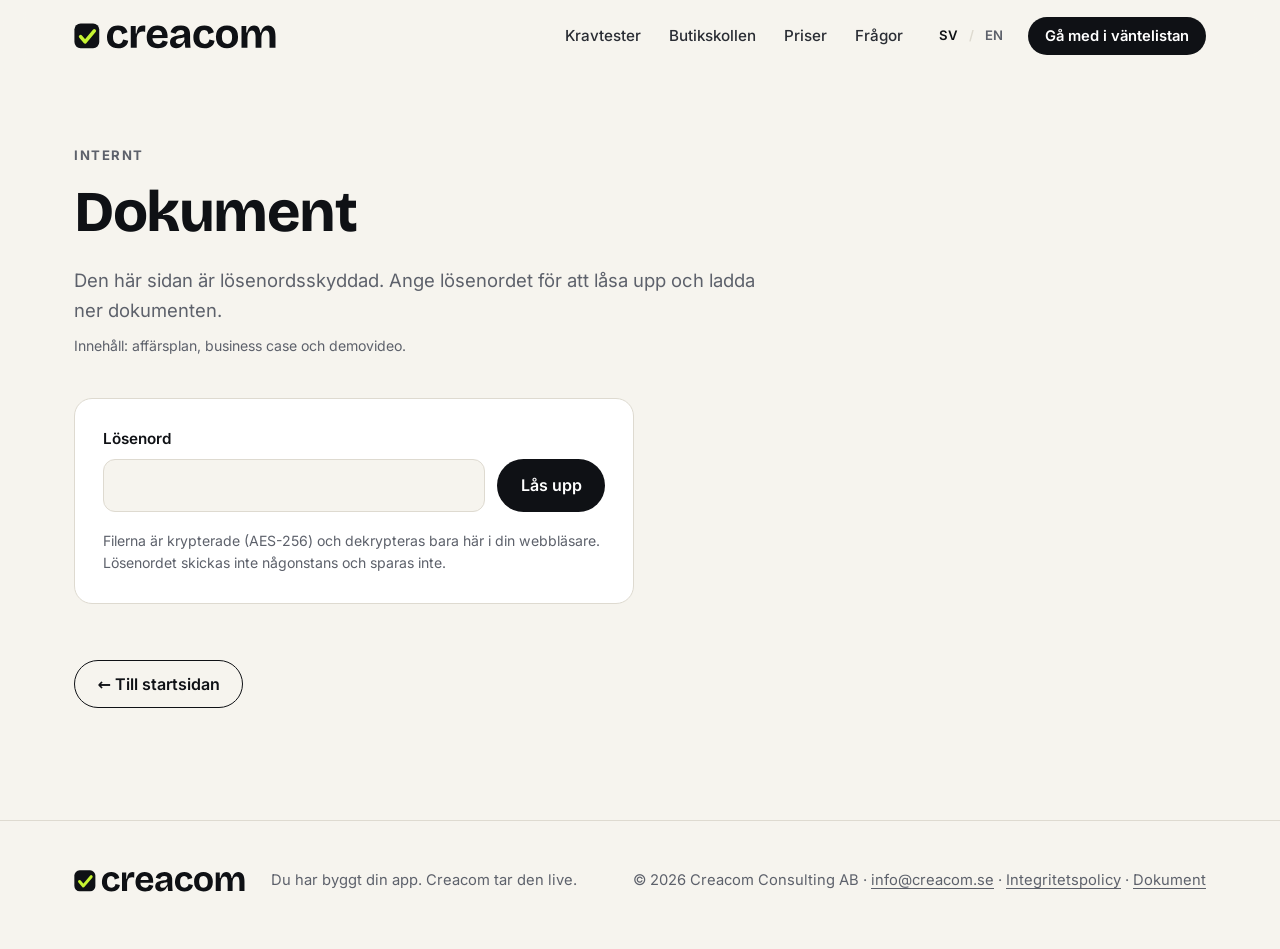
==== commit c8f253c6: "Demovideo på dokumentsidan" ====
--- a/docs/index.html
+++ b/docs/index.html
@@ -30,6 +30,12 @@
 .docs-list .doc-name{font-weight:600;margin-right:auto}
 .docs-list .doc-size{color:var(--muted);font-size:.88rem;width:100%}
 .docs-fine{color:var(--muted);font-size:.88rem}
+.docs-card.docs-wide{max-width:760px}
+.docs-demo{display:grid;gap:14px;padding-bottom:22px;border-bottom:1px solid var(--line)}
+.docs-demo h3{font-size:1.15rem;margin:0}
+.docs-demo p{color:var(--ink-2);line-height:1.6;margin:0}
+.docs-demo video{display:block;width:100%;max-width:100%;height:auto;aspect-ratio:16/9;background:#0F1115;border-radius:var(--radius-sm);border:1px solid var(--line)}
+.docs-demo .docs-fine{margin:0}
 </style>
 </head>
 <body>
@@ -59,6 +65,7 @@
       <p class="kicker">Internt</p>
       <h1 id="docs-h">Dokument</h1>
       <p class="section-lede">Den här sidan är lösenordsskyddad. Ange lösenordet för att låsa upp och ladda ner dokumenten.</p>
+      <p class="docs-fine" style="margin-top:10px">Innehåll: affärsplan, business case och demovideo.</p>
 
       <form class="docs-card" id="unlock-form" autocomplete="off" novalidate>
         <div class="field">
@@ -72,8 +79,9 @@
         <p class="docs-fine">Filerna är krypterade (AES-256) och dekrypteras bara här i din webbläsare. Lösenordet skickas inte någonstans och sparas inte.</p>
       </form>
 
-      <section class="docs-card" id="docs-unlocked" hidden aria-labelledby="docs-list-h">
+      <section class="docs-card docs-wide" id="docs-unlocked" hidden aria-labelledby="docs-list-h">
         <h2 id="docs-list-h" style="font-size:1.25rem">Upplåst</h2>
+        <div id="docs-demo-slot"></div>
         <ul class="docs-list" id="docs-list"></ul>
         <p><button type="button" class="btn btn-sm btn-ghost" id="lock-btn">Lås igen</button></p>
       </section>
